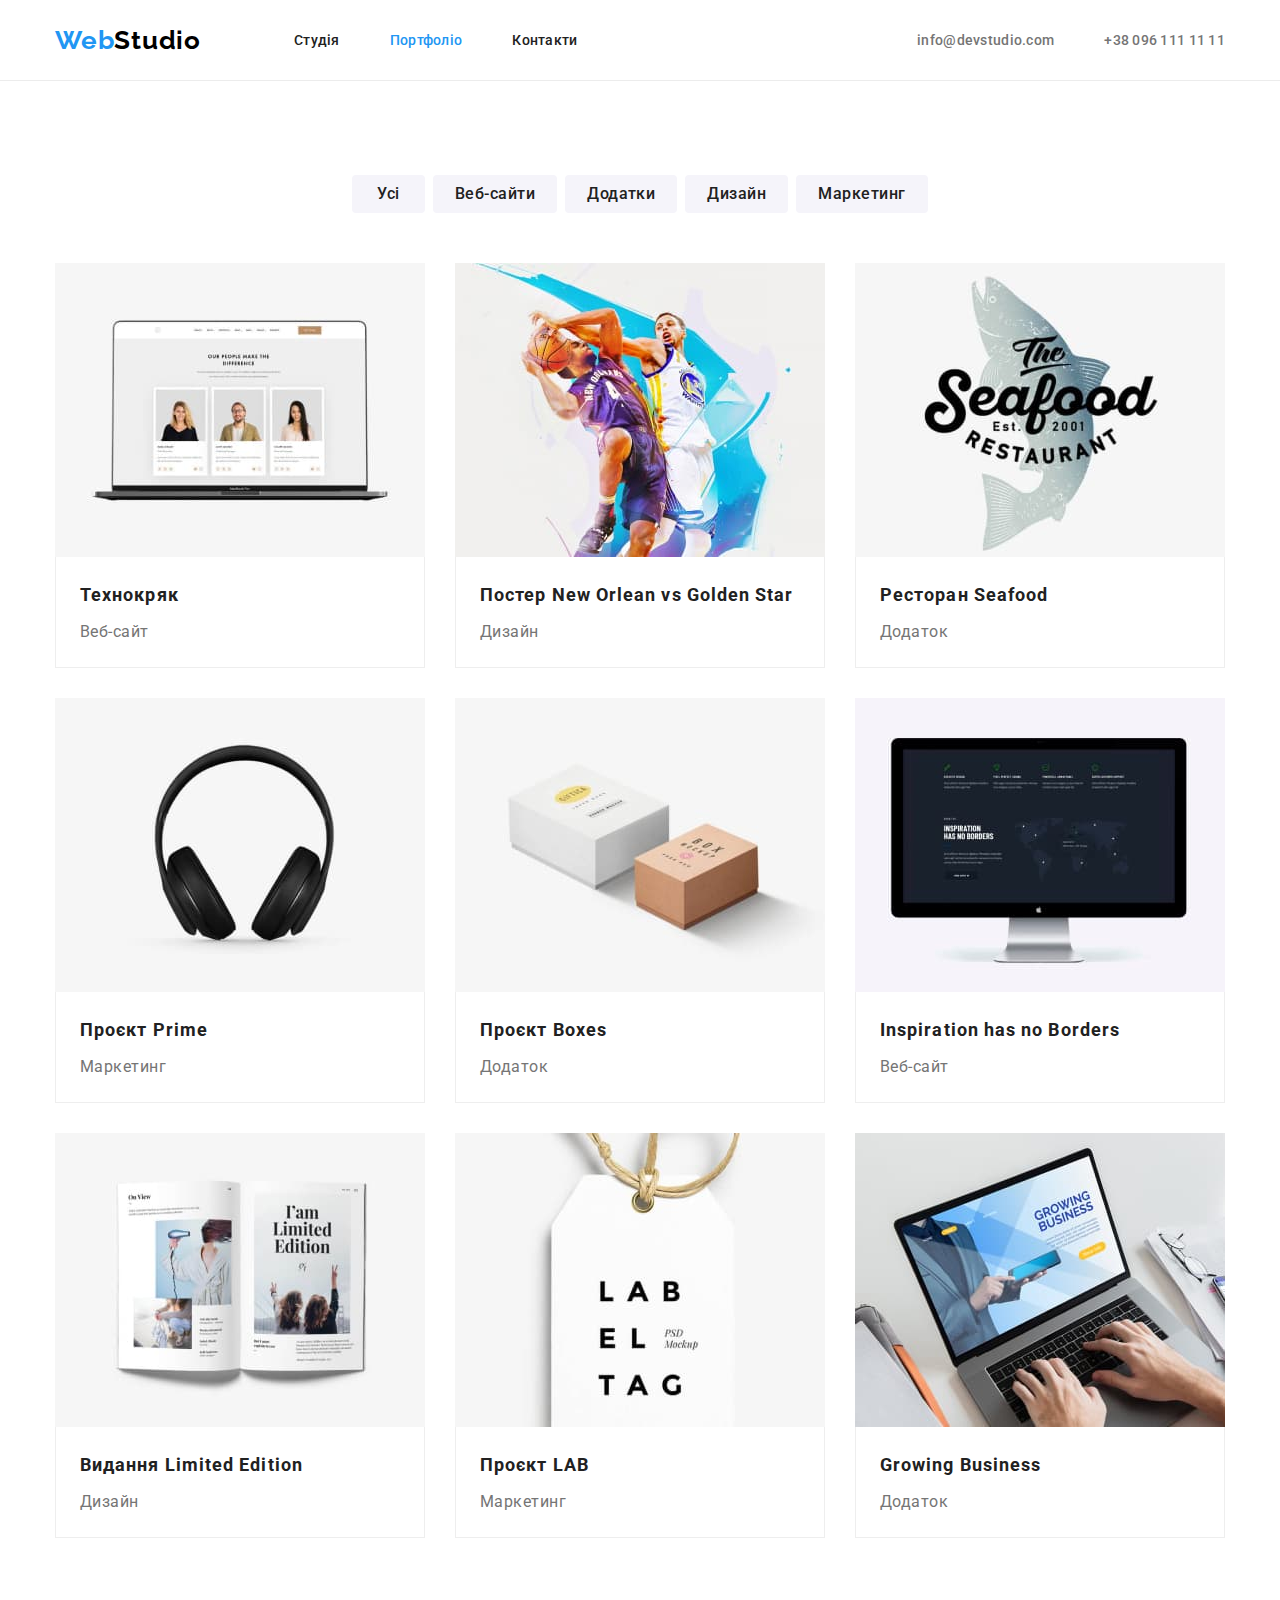
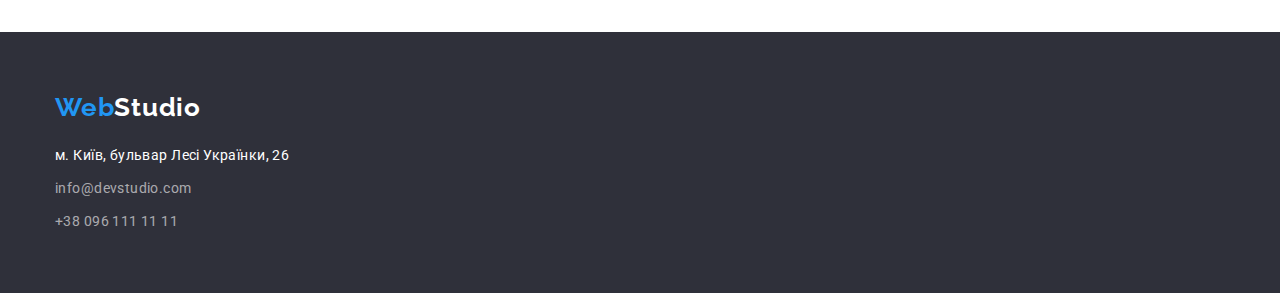
==== portfolio.html @ 092432f2 "копіює файли проекту" ====
<!DOCTYPE html>
<html lang="uk">
  <head>
    <meta charset="UTF-8" />
    <meta http-equiv="X-UA-Compatible" content="IE=edge" />
    <meta name="viewport" content="width=device-width, initial-scale=1.0" />
    <title>WebStudio</title>
    <link rel="preconnect" href="https://fonts.googleapis.com" />
    <link rel="preconnect" href="https://fonts.gstatic.com" crossorigin />
    <link
      href="https://fonts.googleapis.com/css2?family=Raleway:wght@700&family=Roboto:wght@400;500;700;900&display=swap"
      rel="stylesheet"
    />
    <link
      rel="stylesheet"
      href="https://cdnjs.cloudflare.com/ajax/libs/modern-normalize/1.1.0/modern-normalize.min.css"
    />
    <link rel="stylesheet" href="./css/styles.css" />
  </head>

  <body>
    <header class="header">
      <div class="header-container container">
        <nav class="header-nav">
          <a href="/" class="logo link"
            ><span class="logo-first">Web</span
            ><span class="logo-second">Studio</span></a
          >
          <ul class="site-nav list">
            <li class="item"><a href="./index.html" class="link">Студія</a></li>
            <li class="item">
              <a href="" class="link current">Портфоліо</a>
            </li>
            <li class="item"><a href="" class="link">Контакти</a></li>
          </ul>
        </nav>
        <ul class="address-header list">
          <li class="item">
            <a href="mailto:info@devstudio.com" class="header-contacts link"
              >info@devstudio.com</a
            >
          </li>
          <li class="item">
            <a href="tel:+380961111111" class="header-contacts link"
              >+38 096 111 11 11</a
            >
          </li>
        </ul>
      </div>
    </header>
    <section class="portfolio section">
      <div class="container">
        <h1 class="visually-hidden">portfolio</h1>
        <ul class="filter list">
          <li class="filter-item">
            <button type="button" class="button-filter button-wide">Усі</button>
          </li>
          <li class="filter-item">
            <button type="button" class="button-filter">Веб-сайти</button>
          </li>
          <li class="filter-item">
            <button type="button" class="button-filter">Додатки</button>
          </li>
          <li class="filter-item">
            <button type="button" class="button-filter">Дизайн</button>
          </li>
          <li class="filter-item">
            <button type="button" class="button-filter">Маркетинг</button>
          </li>
        </ul>
        <ul class="projects-list list">
          <li class="item">
            <img
              src="./images/portfolio-laptop.jpg"
              alt="ноутбук"
              width="370"
            />
            <div class="card-contens">
              <h2 class="card-title">Технокряк</h2>
              <p class="card-text">Веб-сайт</p>
            </div>
          </li>
          <li class="item">
            <img
              src="./images/portfolio-nba.jpg"
              alt="два баскетболіста"
              width="370"
            />
            <div class="card-contens">
              <h2 class="card-title">Постер New Orlean vs Golden Star</h2>
              <p class="card-text">Дизайн</p>
            </div>
          </li>
          <li class="item">
            <img
              src="./images/portfolio-restaurant-seafood.jpg"
              alt="рибний ресторан"
              width="370"
            />
            <div class="card-contens">
              <h2 class="card-title">Ресторан Seafood</h2>
              <p class="card-text">Додаток</p>
            </div>
          </li>
          <li class="item">
            <img
              src="./images/portfolio-headphones.jpg"
              alt="наушникі"
              width="370"
            />
            <div class="card-contens">
              <h2 class="card-title">Проєкт Prime</h2>
              <p class="card-text">Маркетинг</p>
            </div>
          </li>
          <li class="item">
            <img
              src="./images/portfolio-boxes.jpg"
              alt="дві коробки"
              width="370"
            />
            <div class="card-contens">
              <h2 class="card-title">Проєкт Boxes</h2>
              <p class="card-text">Додаток</p>
            </div>
          </li>
          <li class="item">
            <img
              src="./images/portfolio-monitor.jpg"
              alt="монітор"
              width="370"
            />
            <div class="card-contens">
              <h2 class="card-title">Inspiration has no Borders</h2>
              <p class="card-text">Веб-сайт</p>
            </div>
          </li>
          <li class="item">
            <img src="./images/portfolio-book.jpg" alt="книжка" width="370" />
            <div class="card-contens">
              <h2 class="card-title">Видання Limited Edition</h2>
              <p class="card-text">Дизайн</p>
            </div>
          </li>
          <li class="item">
            <img src="./images/portfolio-tag.jpg" alt="бірка" width="370" />
            <div class="card-contens">
              <h2 class="card-title">Проєкт LAB</h2>
              <p class="card-text">Маркетинг</p>
            </div>
          </li>
          <li class="item">
            <img src="./images/portfolio-laptop2.jpg" alt="" width="370" />
            <div class="card-contens">
              <h2 class="card-title">Growing Business</h2>
              <p class="card-text">Додаток</p>
            </div>
          </li>
        </ul>
      </div>
    </section>
    <footer class="footer">
      <div class="footer-container container">
        <a href="/" class="logo link"
          ><span class="logo-first">Web</span
          ><span class="logo-footer">Studio</span></a
        >
        <address class="address-footer">
          <ul class="address-footer-list list">
            <li class="item">
              <a
                href="https://goo.gl/maps/XgjmKiaME6EHn6Jn9"
                target="_blank"
                rel="noopener noreferrer nofollow"
                class="address-footer-lokation link"
                >м. Київ, бульвар Лесі Українки, 26</a
              >
            </li>
            <li class="item">
              <a
                href="mailto:info@devstudio.com"
                class="address-footer-link link"
                >info@devstudio.com</a
              >
            </li>
            <li class="item">
              <a href="tel:+380961111111" class="address-footer-link link"
                >+38 096 111 11 11</a
              >
            </li>
          </ul>
        </address>
      </div>
    </footer>
  </body>
</html>
---- css/styles.css ----
:root {
  --primery-text-color: #757575;
  --title-text-color: #212121;
  --accent-color: #2196f3;
  --accent-color-text: #ffffff;
  --background-color: #ffffff;
  --background-color-second: #f5f4fa;
  --backgraund-color-footer: #2f303a;
  --logo-font: "Raleway";
  --margin-card: 30px;
}

/* General style */

h1,
h2,
h3,
h4,
h5,
h6,
p,
ul {
  padding: 0px;
  margin: 0px;
}

img {
  display: block;
  max-width: 100%;
}

body {
  background-color: var(--background-color);
  color: var(--primery-text-color);
  font-family: "Roboto", sans-serif;
}

.list {
  list-style: none;
}

.link {
  text-decoration: none;
}

.button-pointer {
  cursor: pointer;
}

.container {
  width: 1200px;
  padding: 0px 15px;
  margin-right: auto;
  margin-left: auto;
  /* outline: 1px solid tomato; */
}

.section {
  padding-top: 94px;
  padding-bottom: 94px;
  /* padding-right: 15px;
  padding-left: 15px; */
}

/* header */
.header {
  border-bottom: 1px solid #ececec;
}

.logo {
  font-family: var(--logo-font);
  font-weight: 700;
  font-size: 26px;
  line-height: calc(31 / 26);
  letter-spacing: 0.03em;
}

.logo-first {
  color: var(--accent-color);
}

.logo-second {
  color: #000000;
}

.logo-footer {
  color: #ffffff;
}

/* Site navigatiot */

.header-container {
  display: flex;
  align-items: center;
  margin-top: 0px;
  margin-bottom: 0px;
}

.header-nav {
  display: flex;
  margin-top: 0px;
  margin-bottom: 0px;
  align-items: center;
}

.site-nav {
  display: flex;
  margin-top: 0px;
  margin-bottom: 0px;
  margin-left: 93px;
  padding-left: 0px;
}

.site-nav .item:not(:last-child) {
  margin-right: 50px;
}

.site-nav .link {
  display: block;
  font-weight: 500;
  font-size: 14px;
  line-height: calc(16 / 14);
  letter-spacing: 0.02em;
  color: var(--title-text-color);
  padding-top: 32px;
  padding-bottom: 32px;
}

.header-nav .link:hover,
.header-nav .link:focus {
  color: var(--accent-color);
}

.site-nav .link.current {
  color: var(--accent-color);
}

.address-header {
  display: flex;
  padding-left: 0px;
  margin-left: auto;
  margin-top: 0px;
  margin-bottom: 0px;
}

.address-header .item:not(:last-child) {
  margin-right: 50px;
}

.header-contacts {
  display: block;
  font-weight: 500;
  font-size: 14px;
  line-height: calc(16 / 14);
  letter-spacing: 0.02em;
  color: var(--primery-text-color);
  padding-top: 32px;
  padding-bottom: 32px;
}

.header-contacts:hover,
.header-contacts:focus {
  color: var(--accent-color);
}

/* Section hero */
.hero {
  background-color: var(--backgraund-color-footer);
  text-align: center;
  padding-top: 200px;
  padding-bottom: 200px;
}

.hero-title {
  font-weight: 900;
  font-size: 44px;
  line-height: calc(60 / 44);
  /* text-align: center; */
  margin-bottom: 30px;
  letter-spacing: 0.06em;
  text-transform: uppercase;
  color: var(--background-color);
}

.button-hero {
  padding-top: 10px;
  padding-bottom: 10px;
  padding-right: 32px;
  padding-left: 32px;
  background-color: var(--accent-color);
  box-shadow: 0px 4px 4px rgba(0, 0, 0, 0.15);
  border-radius: 4px;
  font-family: inherit;
  font-weight: 700;
  font-size: 16px;
  line-height: calc(30 / 16);
  letter-spacing: 0.06em;
  color: var(--background-color);
  border: none;
  cursor: pointer;
}

.button-hero:hover,
.button-hero:focus {
  background-color: #188ce8;
}

/* section our-benefits*/


.visually-hidden {
  position: absolute;
  white-space: nowrap;
  width: 1px;
  height: 1px;
  overflow: hidden;
  border: 0;
  padding: 0;
  clip: rect(0 0 0 0);
  clip-path: inset(50%);
  margin: -1px;
}

.benefits-list {
   display: flex;
   /* outline: 1px solid tomato; */
   margin-left: -30px;
   justify-content: center;
}

.benefits-list .item{
   flex-basis: calc(100% / 4 - 30px);
   /* margin-left: 30px; */
}

.benefits-list .item:not(:first-child){
   margin-left: 30px;
}

/* .benefits-list .item:first-child{
   margin-left: 0px;
} */

/* .benefits-list .item{
   flex-basis: 270px;
}

.benefits-list .item:not(:last-child) {
  margin-right: 30px;
} */

.title-benefits {
  margin-bottom: 10px;
  font-weight: 700;
  font-size: 14px;
  line-height: calc(16 / 14);
  letter-spacing: 0.03em;
  text-transform: uppercase;
  color: var(--title-text-color);
}

.text-benefits {
  font-weight: 400;
  font-size: 14px;
  line-height: calc(24 / 14);
  letter-spacing: 0.03em;
}

/* section specialization */

.specialization {
  padding-top: 0px;
}

.section-title {
  font-weight: 700;
  font-size: 36px;
  line-height: calc(42 / 36);
  text-align: center;
  letter-spacing: 0.03em;
  color: var(--title-text-color);
}

.specialization-title {
  margin-bottom: 50px;
}

.specialization-list {
  display: flex;
  justify-content: center;
}

.specialization-list .item:not(:last-child) {
  margin-right: 30px;
}

.specialization-image {
  display: block;
}

/* Section Team */

.team {
  background-color: var(--background-color-second);
}

.team-title {
  margin-bottom: 50px;
}

.team-list {
  display: flex;
  justify-content: center;
}

.card-team:not(:last-child) {
  margin-right: 30px;
}

.card-team img {
  display: block;
}

.card-team {
  background-color: var(--background-color);
  box-shadow: 0px 1px 3px rgba(0, 0, 0, 0.12), 0px 1px 1px rgba(0, 0, 0, 0.14),
    0px 2px 1px rgba(0, 0, 0, 0.2);
  border-radius: 0px 0px 4px 4px;
}

.tean-name {
  margin-top: 30px;
  font-weight: 500;
  font-size: 16px;
  line-height: calc(19 / 16);
  text-align: center;
  letter-spacing: 0.03em;
  color: var(--title-text-color);
}

.team-job {
  margin-top: 10px;
  margin-bottom: 30px;
  font-weight: 400;
  font-size: 16px;
  line-height: calc(19 / 16);
  text-align: center;
  letter-spacing: 0.03em;
}

/* Page portfolio */
/* section portfolio*/

.filter {
  display: flex;
  justify-content: center;
  margin-bottom: 50px;
}

.filter-item:not(:last-child) {
  margin-right: 8px;
}

.button-filter {
  padding-top: 6px;
  padding-bottom: 6px;
  padding-right: 22px;
  padding-left: 22px;
  background-color: var(--background-color-second);
  color: var(--title-text-color);
  border: none;
  border-radius: 4px;
  font-weight: 500;
  font-size: 16px;
  line-height: calc(26 / 16);
  letter-spacing: 0.03em;
  font-family: inherit;
  cursor: pointer;
}

.button-wide{
   padding-right: 25px;
   padding-left: 25px;
}

.button-filter:hover,
.button-filter:focus {
  background-color: var(--accent-color);
  color: var(--accent-color-text);
  /* padding-right: 25px;
  padding-left: 25px; */
}

.projects-list {
  display: flex;
  flex-wrap: wrap;
  margin-left: -30px;
  margin-top: -30px;
}

.projects-list .item {
  flex-basis: calc(100% / 3 - var(--margin-card));
  margin-left: 30px;
  margin-top: 30px;
}

.card-contens {
  padding: 20px 24px;
  border: 1px solid #eeeeee;
  border-top: none;
}

.card-title {
  margin-bottom: 4px;
  font-weight: 700;
  font-size: 18px;
  line-height: calc(36 / 18);
  letter-spacing: 0.06em;
  color: var(--title-text-color);
}

.card-text {
  font-weight: 400;
  font-size: 16px;
  line-height: 30px;
  letter-spacing: 0.03em;
}

/* footer */

.footer {
  background-color: #2f303a;
}

.footer-container {
  padding-top: 60px;
  padding-bottom: 60px;
  padding-left: 15px;
}

.address-footer {
  margin-top: 20px;
}

.address-footer-list {
  font-style: normal;
}

.address-footer-list li {
  display: block;
}

.address-footer-list .item:not(:last-child) {
  margin-bottom: 9px;
}

.address-footer-lokation {
  font-weight: 400;
  font-size: 14px;
  line-height: calc(24 / 14);
  letter-spacing: 0.03em;
  color: var(--background-color);
}

.address-footer-link {
  font-weight: 400;
  font-size: 14px;
  line-height: 24px;
  letter-spacing: 0.03em;
  color: rgba(255, 255, 255, 0.6);
}

.address-footer-list a:hover,
.address-footer-list a:focus {
  color: var(--accent-color);
}
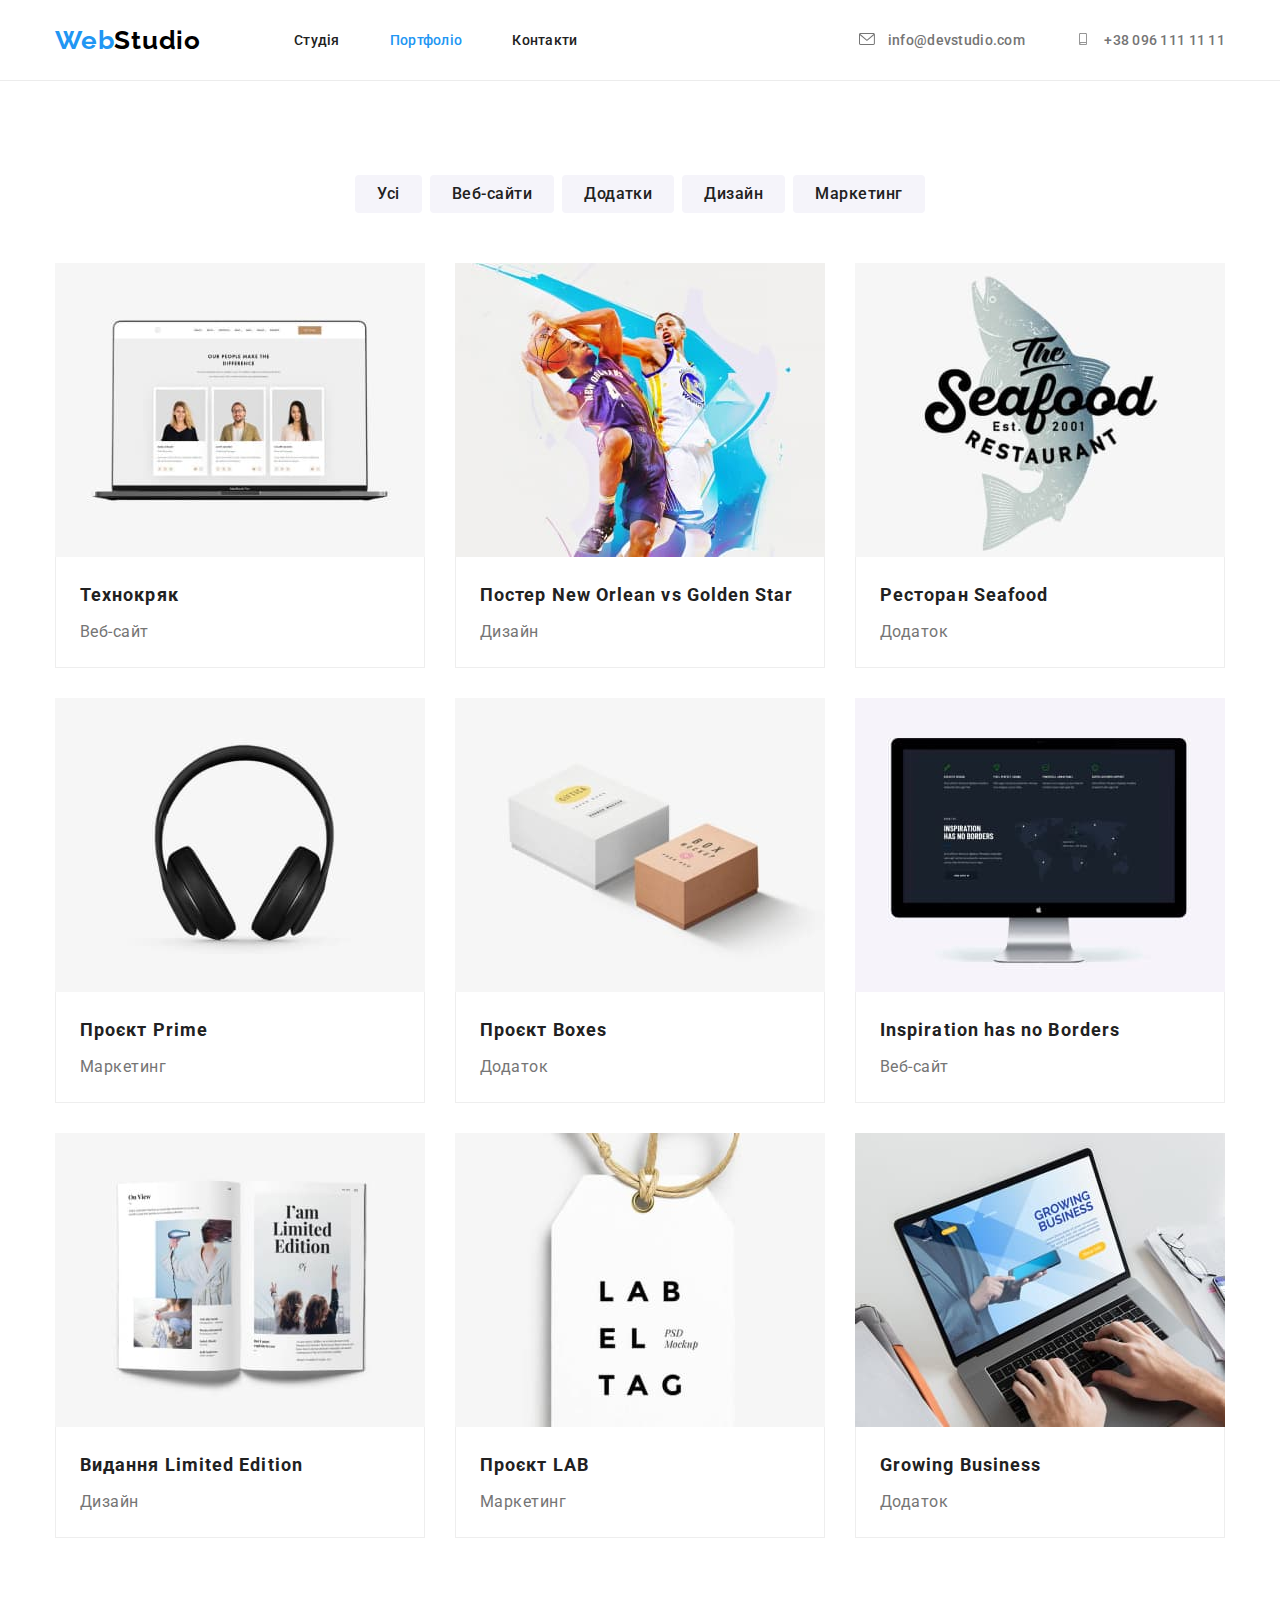
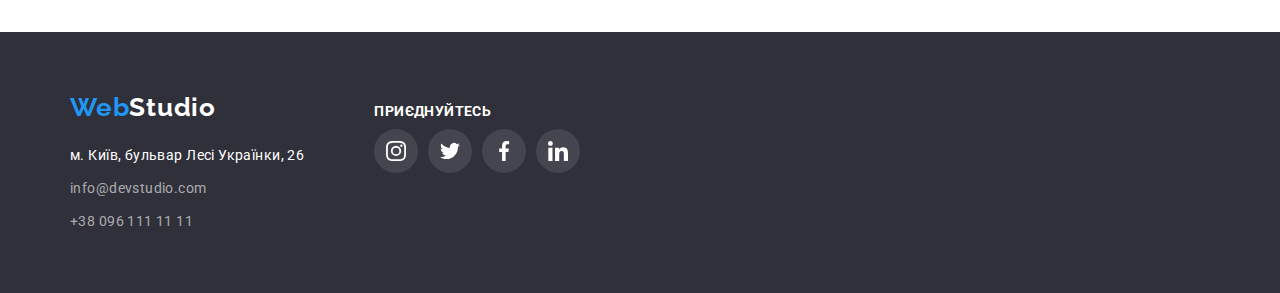
==== commit 5ae6c62c: "добавляє svg іконкі" ====
--- a/portfolio.html
+++ b/portfolio.html
@@ -36,13 +36,19 @@
         </nav>
         <ul class="address-header list">
           <li class="item">
-            <a href="mailto:info@devstudio.com" class="header-contacts link"
-              >info@devstudio.com</a
+            <a href="mailto:info@devstudio.com" class="header-contacts link">
+              <svg class="icon" width="16" height="12">
+                <use href="./images/icons.svg#envelope"></use>
+              </svg>
+              info@devstudio.com</a
             >
           </li>
           <li class="item">
-            <a href="tel:+380961111111" class="header-contacts link"
-              >+38 096 111 11 11</a
+            <a href="tel:+380961111111" class="header-contacts link">
+              <svg class="icon" width="16" height="12">
+                <use href="./images/icons.svg#smartphone"></use>
+              </svg>
+              +38 096 111 11 11</a
             >
           </li>
         </ul>
@@ -53,7 +59,7 @@
         <h1 class="visually-hidden">portfolio</h1>
         <ul class="filter list">
           <li class="filter-item">
-            <button type="button" class="button-filter button-wide">Усі</button>
+            <button type="button" class="button-filter">Усі</button>
           </li>
           <li class="filter-item">
             <button type="button" class="button-filter">Веб-сайти</button>
@@ -69,7 +75,7 @@
           </li>
         </ul>
         <ul class="projects-list list">
-          <li class="item">
+          <li class="portfolio-card item">
             <img
               src="./images/portfolio-laptop.jpg"
               alt="ноутбук"
@@ -80,7 +86,7 @@
               <p class="card-text">Веб-сайт</p>
             </div>
           </li>
-          <li class="item">
+          <li class="portfolio-card item">
             <img
               src="./images/portfolio-nba.jpg"
               alt="два баскетболіста"
@@ -91,7 +97,7 @@
               <p class="card-text">Дизайн</p>
             </div>
           </li>
-          <li class="item">
+          <li class="portfolio-card item">
             <img
               src="./images/portfolio-restaurant-seafood.jpg"
               alt="рибний ресторан"
@@ -102,7 +108,7 @@
               <p class="card-text">Додаток</p>
             </div>
           </li>
-          <li class="item">
+          <li class="portfolio-card item">
             <img
               src="./images/portfolio-headphones.jpg"
               alt="наушникі"
@@ -113,7 +119,7 @@
               <p class="card-text">Маркетинг</p>
             </div>
           </li>
-          <li class="item">
+          <li class="portfolio-card item">
             <img
               src="./images/portfolio-boxes.jpg"
               alt="дві коробки"
@@ -124,7 +130,7 @@
               <p class="card-text">Додаток</p>
             </div>
           </li>
-          <li class="item">
+          <li class="portfolio-card item">
             <img
               src="./images/portfolio-monitor.jpg"
               alt="монітор"
@@ -135,21 +141,21 @@
               <p class="card-text">Веб-сайт</p>
             </div>
           </li>
-          <li class="item">
+          <li class="portfolio-card item">
             <img src="./images/portfolio-book.jpg" alt="книжка" width="370" />
             <div class="card-contens">
               <h2 class="card-title">Видання Limited Edition</h2>
               <p class="card-text">Дизайн</p>
             </div>
           </li>
-          <li class="item">
+          <li class="portfolio-card item">
             <img src="./images/portfolio-tag.jpg" alt="бірка" width="370" />
             <div class="card-contens">
               <h2 class="card-title">Проєкт LAB</h2>
               <p class="card-text">Маркетинг</p>
             </div>
           </li>
-          <li class="item">
+          <li class="portfolio-card item">
             <img src="./images/portfolio-laptop2.jpg" alt="" width="370" />
             <div class="card-contens">
               <h2 class="card-title">Growing Business</h2>
@@ -161,35 +167,92 @@
     </section>
     <footer class="footer">
       <div class="footer-container container">
-        <a href="/" class="logo link"
-          ><span class="logo-first">Web</span
-          ><span class="logo-footer">Studio</span></a
-        >
-        <address class="address-footer">
-          <ul class="address-footer-list list">
-            <li class="item">
-              <a
-                href="https://goo.gl/maps/XgjmKiaME6EHn6Jn9"
-                target="_blank"
-                rel="noopener noreferrer nofollow"
-                class="address-footer-lokation link"
-                >м. Київ, бульвар Лесі Українки, 26</a
-              >
-            </li>
-            <li class="item">
-              <a
-                href="mailto:info@devstudio.com"
-                class="address-footer-link link"
-                >info@devstudio.com</a
-              >
-            </li>
-            <li class="item">
-              <a href="tel:+380961111111" class="address-footer-link link"
-                >+38 096 111 11 11</a
-              >
-            </li>
-          </ul>
-        </address>
+        <div class="footer-box">
+          <a href="/" class="logo link"
+            ><span class="logo-first">Web</span
+            ><span class="logo-footer">Studio</span></a
+          >
+          <address class="address-footer">
+            <ul class="address-footer-list list">
+              <li class="item">
+                <a
+                  href="https://goo.gl/maps/XgjmKiaME6EHn6Jn9"
+                  target="_blank"
+                  rel="noopener noreferrer nofollow"
+                  class="address-footer-lokation link"
+                  >м. Київ, бульвар Лесі Українки, 26</a
+                >
+              </li>
+              <li class="item">
+                <a
+                  href="mailto:info@devstudio.com"
+                  class="address-footer-link link"
+                  >info@devstudio.com</a
+                >
+              </li>
+              <li class="item">
+                <a href="tel:+380961111111" class="address-footer-link link"
+                  >+38 096 111 11 11</a
+                >
+              </li>
+            </ul>
+          </address>
+        </div>
+        <div class="footer-social-box">
+          <h3 class="social-title-footer">приєднуйтесь</h3>
+          <div class="social-container-footer">
+            <ul class="social-list list">
+              <li class="social-item social-item-footer">
+                <a
+                  href="#"
+                  target="_blank"
+                  rel="noopener noreferrer nofollow"
+                  class="social-link link"
+                >
+                  <svg class="social-icon-footer" width="20" height="20">
+                    <use href="./images/icons.svg#instagram"></use>
+                  </svg>
+                </a>
+              </li>
+              <li class="social-item social-item-footer">
+                <a
+                  href="#"
+                  target="_blank"
+                  rel="noopener noreferrer nofollow"
+                  class="social-link link"
+                >
+                  <svg class="social-icon-footer" width="20" height="20">
+                    <use href="./images/icons.svg#twitter"></use>
+                  </svg>
+                </a>
+              </li>
+              <li class="social-item social-item-footer">
+                <a
+                  href="#"
+                  target="_blank"
+                  rel="noopener noreferrer nofollow"
+                  class="social-link link"
+                >
+                  <svg class="social-icon-footer" width="20" height="20">
+                    <use href="./images/icons.svg#facebook"></use>
+                  </svg>
+                </a>
+              </li>
+              <li class="social-item social-item-footer">
+                <a
+                  href="#"
+                  target="_blank"
+                  rel="noopener noreferrer nofollow"
+                  class="social-link link"
+                >
+                  <svg class="social-icon-footer" width="20" height="20">
+                    <use href="./images/icons.svg#linkedin"></use>
+                  </svg>
+                </a>
+              </li>
+            </ul>
+          </div>
+        </div>
       </div>
     </footer>
   </body>
--- a/css/styles.css
+++ b/css/styles.css
@@ -8,6 +8,7 @@
   --backgraund-color-footer: #2f303a;
   --logo-font: "Raleway";
   --margin-card: 30px;
+  --icon-color: #afb1b8;
 }
 
 /* General style */
@@ -58,8 +59,6 @@
 .section {
   padding-top: 94px;
   padding-bottom: 94px;
-  /* padding-right: 15px;
-  padding-left: 15px; */
 }
 
 /* header */
@@ -137,6 +136,7 @@
 
 .address-header {
   display: flex;
+  /* align-items: center; */
   padding-left: 0px;
   margin-left: auto;
   margin-top: 0px;
@@ -163,12 +163,36 @@
   color: var(--accent-color);
 }
 
+.icon {
+  margin-right: 10px;
+  fill: currentColor;
+}
+
+.header-contacts:hover .icon,
+.header-contacts:focus .icon {
+  fill: var(--accent-color);
+}
+
 /* Section hero */
 .hero {
   background-color: var(--backgraund-color-footer);
   text-align: center;
   padding-top: 200px;
   padding-bottom: 200px;
+
+  max-width: 1600px;
+  margin-right: auto;
+  margin-left: auto;
+
+  background-image: linear-gradient(
+      to right,
+      rgba(47, 48, 58, 0.4),
+      rgba(47, 48, 58, 0.4)
+    ),
+    url(../images/hero-img.jpg);
+  background-repeat: no-repeat;
+  background-size: cover;
+  background-position: center;
 }
 
 .hero-title {
@@ -207,7 +231,6 @@
 
 /* section our-benefits*/
 
-
 .visually-hidden {
   position: absolute;
   white-space: nowrap;
@@ -222,32 +245,27 @@
 }
 
 .benefits-list {
-   display: flex;
-   /* outline: 1px solid tomato; */
-   margin-left: -30px;
-   justify-content: center;
-}
-
-.benefits-list .item{
-   flex-basis: calc(100% / 4 - 30px);
-   /* margin-left: 30px; */
-}
-
-.benefits-list .item:not(:first-child){
-   margin-left: 30px;
-}
-
-/* .benefits-list .item:first-child{
-   margin-left: 0px;
-} */
-
-/* .benefits-list .item{
-   flex-basis: 270px;
-}
-
-.benefits-list .item:not(:last-child) {
-  margin-right: 30px;
-} */
+  display: flex;
+  /* outline: 1px solid tomato; */
+  margin-left: -30px;
+  justify-content: center;
+}
+
+.benefits-list .item {
+  flex-basis: calc(100% / 4 - 30px);
+  /* margin-left: -30px; */
+}
+
+.benefits-list .item:not(:first-child) {
+  margin-left: 30px;
+}
+
+.benefit-thumb {
+  background-color: var(--background-color-second);
+  padding: 25px 100px;
+  border-radius: 4px;
+  margin-bottom: 30px;
+}
 
 .title-benefits {
   margin-bottom: 10px;
@@ -340,7 +358,7 @@
 
 .team-job {
   margin-top: 10px;
-  margin-bottom: 30px;
+  margin-bottom: 16px;
   font-weight: 400;
   font-size: 16px;
   line-height: calc(19 / 16);
@@ -348,8 +366,90 @@
   letter-spacing: 0.03em;
 }
 
-/* Page portfolio */
-/* section portfolio*/
+.social-container {
+  margin-bottom: 30px;
+}
+
+.social-list {
+  display: flex;
+  justify-content: center;
+}
+
+.social-item {
+  width: 44px;
+  height: 44px;
+  border-radius: 50%;
+  background-color: var(--background-color);
+  color: var(--icon-color);
+}
+
+.social-item:hover,
+.social-item:focus {
+  background-color: var(--accent-color);
+}
+
+.social-item:not(:last-child) {
+  margin-right: 10px;
+}
+
+.social-link {
+  display: flex;
+  align-items: center;
+  justify-content: center;
+  width: 100%;
+  height: 100%;
+  color: var(--icon-color);
+}
+
+.social-icon {
+  fill: currentColor;
+}
+
+.social-item:hover .social-icon,
+.social-item:focus .social-icon {
+  fill: var(--accent-color-text);
+}
+
+/* section client */
+
+.client-title {
+  margin-bottom: 50px;
+}
+
+.client-list {
+  display: flex;
+  justify-content: center;
+}
+.client-item:not(:last-child) {
+  margin-right: 30px;
+}
+
+.client-link {
+  display: block;
+  width: 170px;
+  height: 92px;
+  padding: 16px 32px;
+  border: 1px solid var(--icon-color);
+  border-radius: 4px;
+  color: var(--icon-color);
+}
+
+.client-link:hover,
+.client-link:focus {
+  border: 1px solid var(--accent-color);
+  border-radius: 4px;
+}
+
+.button-client {
+  fill: currentColor;
+}
+
+.client-link:hover .button-client,
+.client-link:focus .button-client {
+  fill: var(--accent-color);
+}
+
+/* Section portfolio*/
 
 .filter {
   display: flex;
@@ -378,17 +478,10 @@
   cursor: pointer;
 }
 
-.button-wide{
-   padding-right: 25px;
-   padding-left: 25px;
-}
-
 .button-filter:hover,
 .button-filter:focus {
   background-color: var(--accent-color);
   color: var(--accent-color-text);
-  /* padding-right: 25px;
-  padding-left: 25px; */
 }
 
 .projects-list {
@@ -402,6 +495,12 @@
   flex-basis: calc(100% / 3 - var(--margin-card));
   margin-left: 30px;
   margin-top: 30px;
+}
+
+.portfolio-card:hover,
+.portfolio-card:focus {
+  box-shadow: 0px 1px 1px rgba(0, 0, 0, 0.12), 0px 4px 4px rgba(0, 0, 0, 0.06),
+    1px 4px 6px rgba(0, 0, 0, 0.16);
 }
 
 .card-contens {
@@ -433,9 +532,15 @@
 }
 
 .footer-container {
+  display: flex;
+  align-items: baseline;
+}
+
+.footer-box {
   padding-top: 60px;
   padding-bottom: 60px;
   padding-left: 15px;
+  margin-right: 70px;
 }
 
 .address-footer {
@@ -474,3 +579,28 @@
 .address-footer-list a:focus {
   color: var(--accent-color);
 }
+
+.social-title-footer {
+  margin-bottom: 10px;
+  font-weight: 700;
+  font-size: 14px;
+  line-height: calc(16 / 14);
+  letter-spacing: 0.03em;
+  text-transform: uppercase;
+  color: var(--accent-color-text);
+}
+
+.social-container-footer {
+}
+
+.social-item-footer {
+  width: 44px;
+  height: 44px;
+  border-radius: 50%;
+  background-color: rgba(255, 255, 255, 0.1);
+  color: var(--background-color);
+}
+
+.social-icon-footer {
+  fill: var(--accent-color-text);
+}
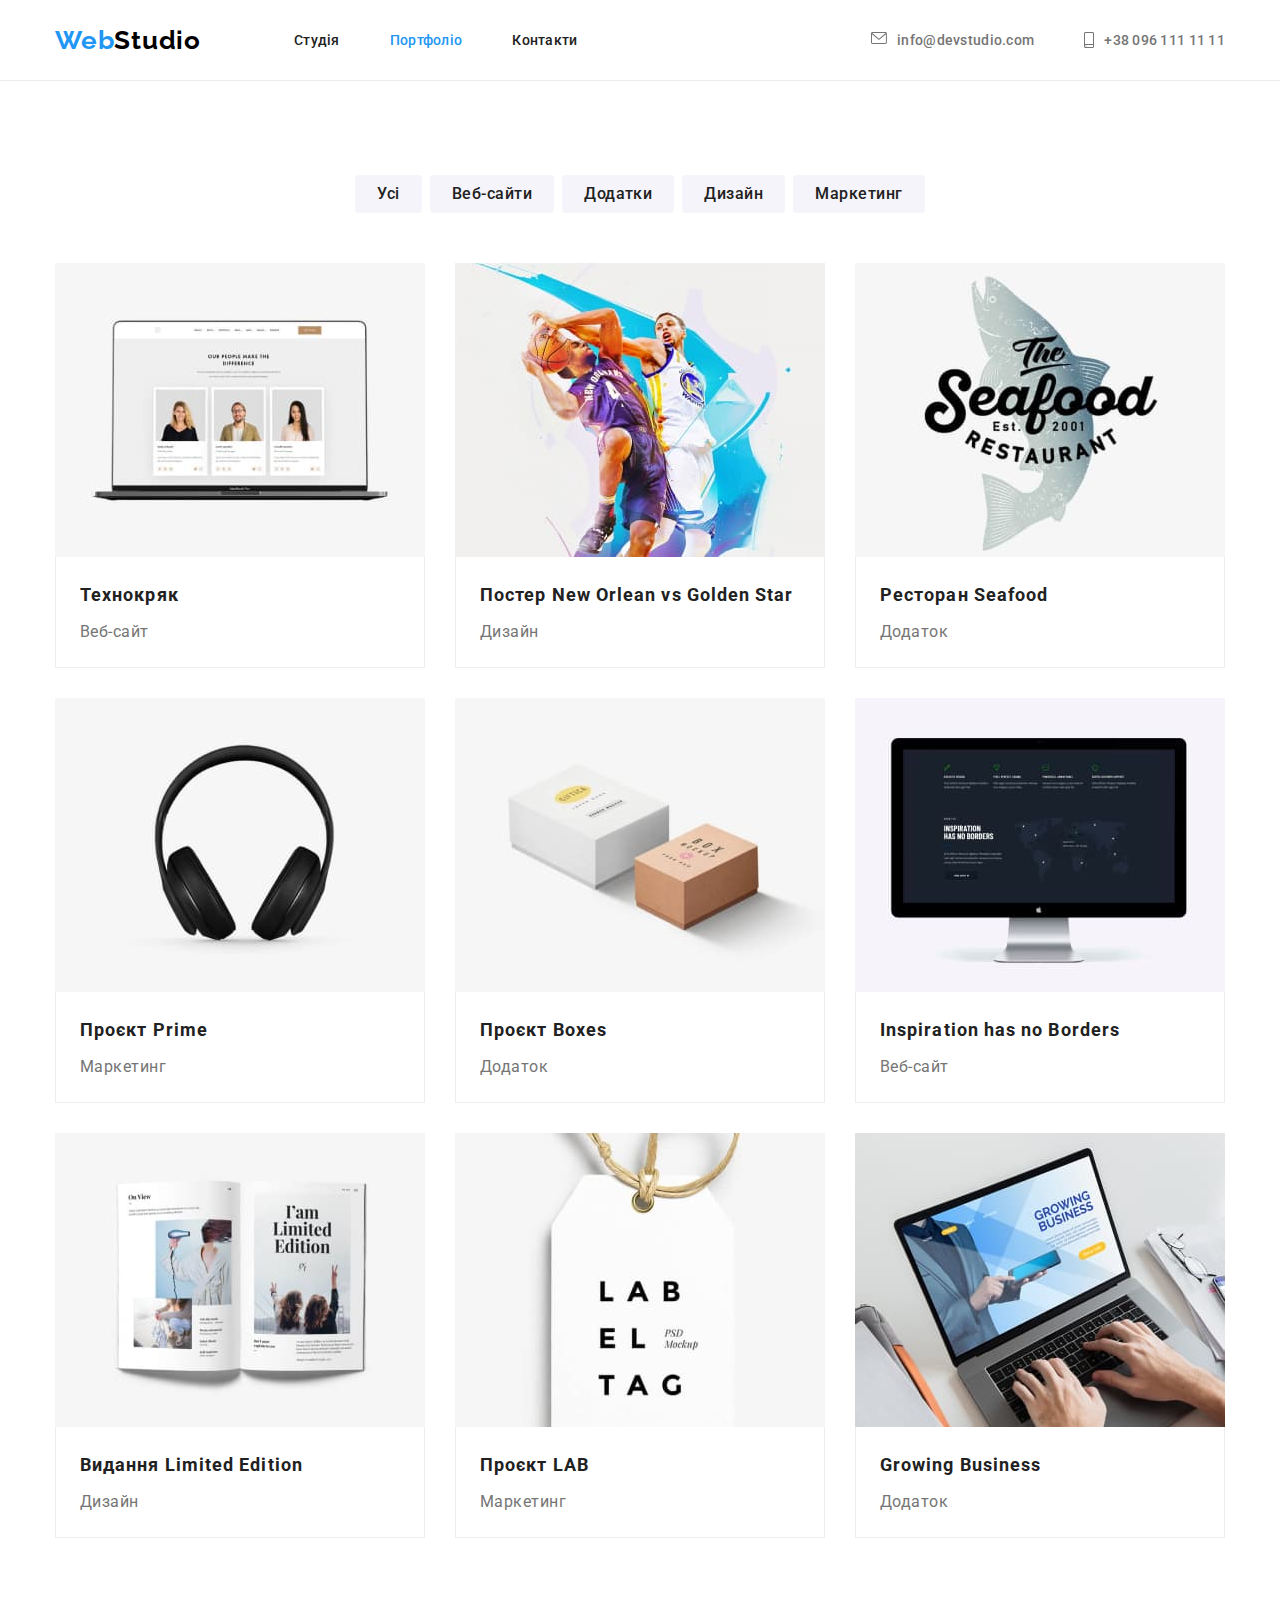
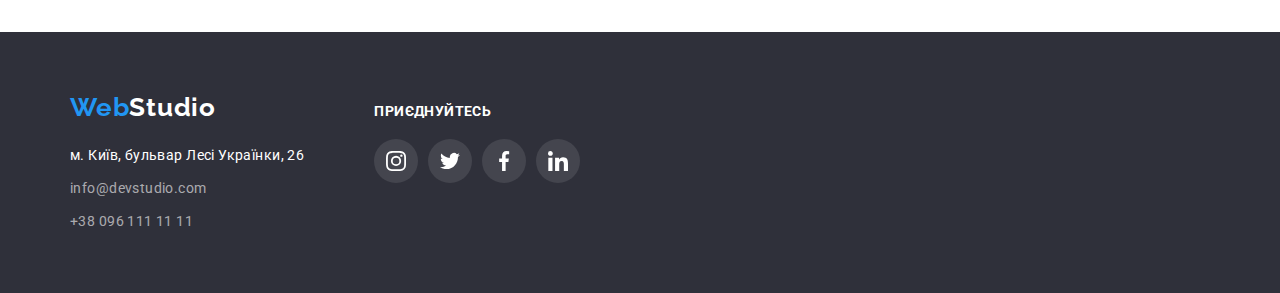
==== commit d1251d65: "задає флекс контактам в хедері" ====
--- a/portfolio.html
+++ b/portfolio.html
@@ -45,7 +45,7 @@
           </li>
           <li class="item">
             <a href="tel:+380961111111" class="header-contacts link">
-              <svg class="icon" width="16" height="12">
+              <svg class="icon" width="10" height="16">
                 <use href="./images/icons.svg#smartphone"></use>
               </svg>
               +38 096 111 11 11</a
--- a/css/styles.css
+++ b/css/styles.css
@@ -136,7 +136,6 @@
 
 .address-header {
   display: flex;
-  /* align-items: center; */
   padding-left: 0px;
   margin-left: auto;
   margin-top: 0px;
@@ -148,7 +147,7 @@
 }
 
 .header-contacts {
-  display: block;
+   display: flex;
   font-weight: 500;
   font-size: 14px;
   line-height: calc(16 / 14);
@@ -581,7 +580,7 @@
 }
 
 .social-title-footer {
-  margin-bottom: 10px;
+  margin-bottom: 20px;
   font-weight: 700;
   font-size: 14px;
   line-height: calc(16 / 14);
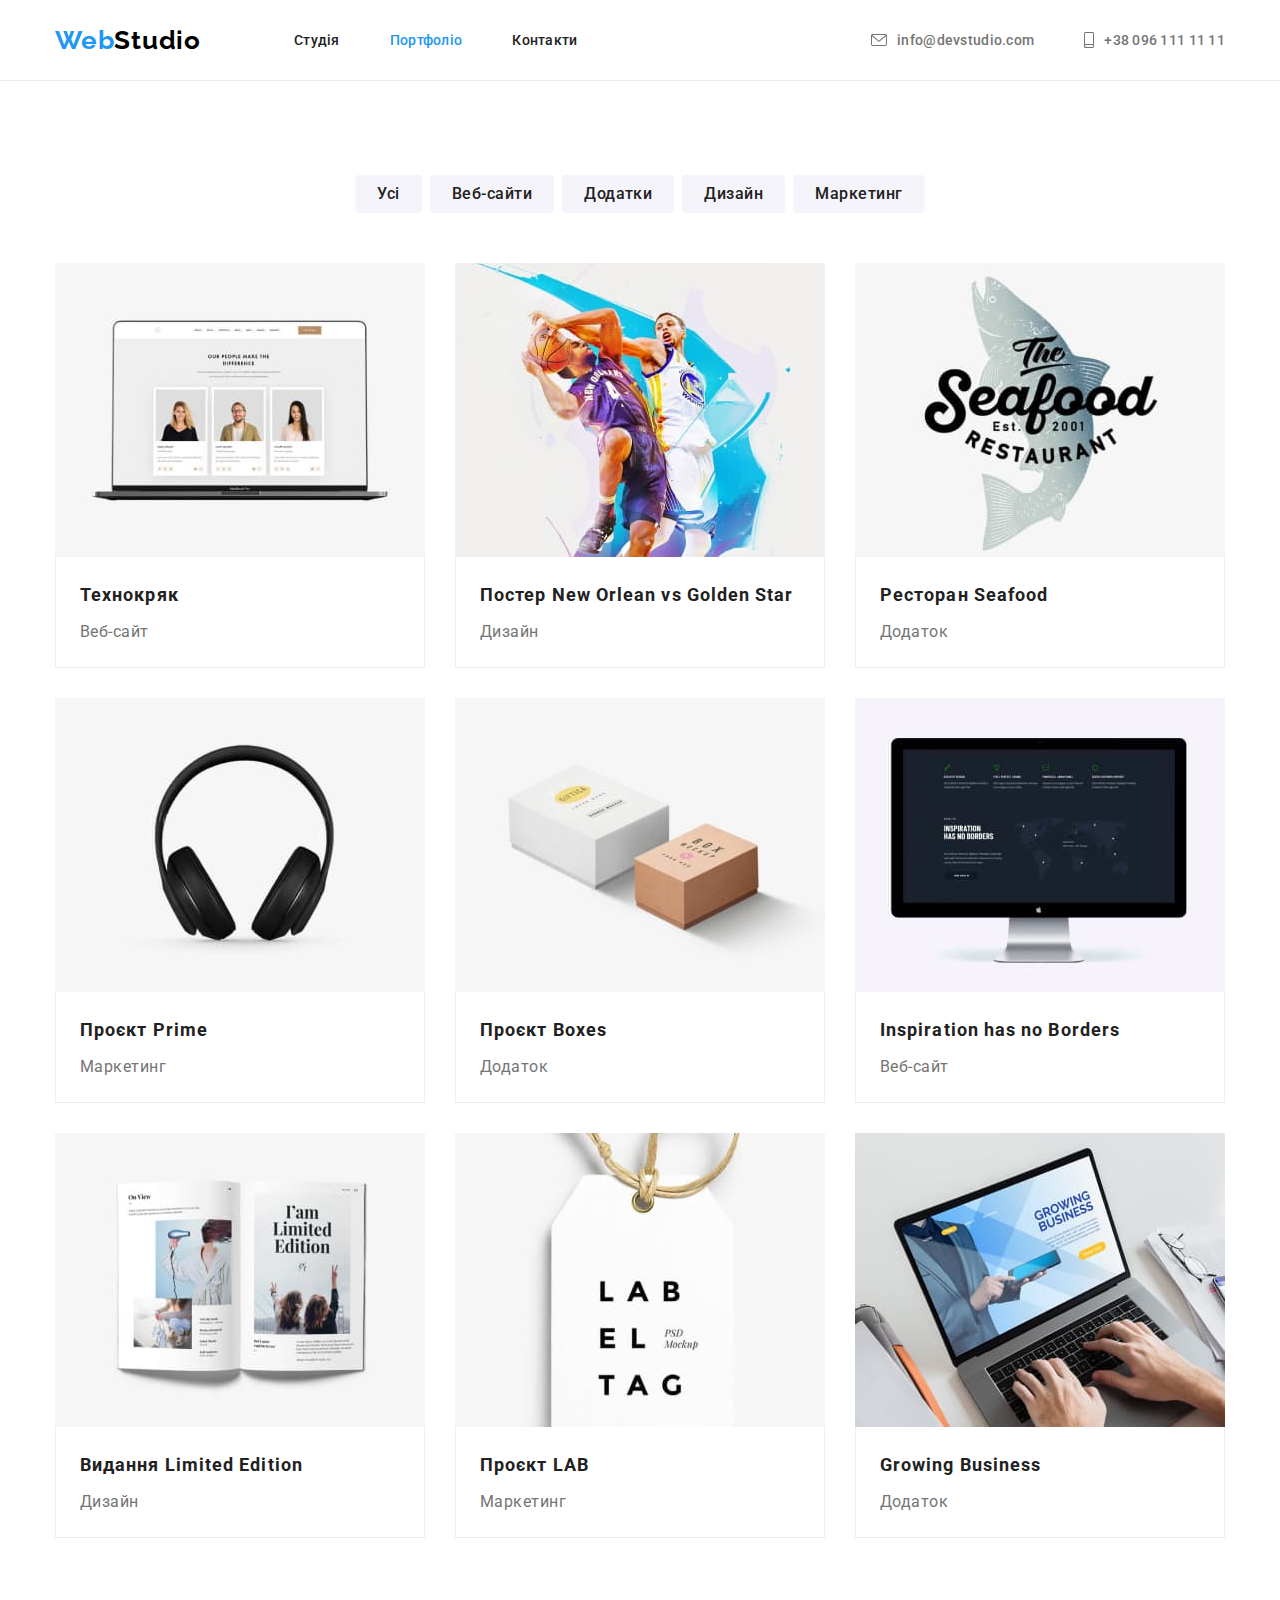
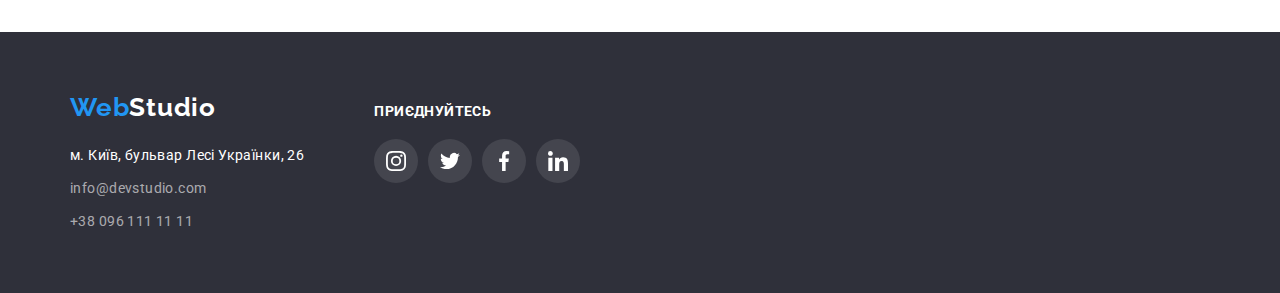
==== commit 7818be10: "виправлення помилорк" ====
--- a/portfolio.html
+++ b/portfolio.html
@@ -76,91 +76,110 @@
         </ul>
         <ul class="projects-list list">
           <li class="portfolio-card item">
-            <img
-              src="./images/portfolio-laptop.jpg"
-              alt="ноутбук"
-              width="370"
-            />
-            <div class="card-contens">
-              <h2 class="card-title">Технокряк</h2>
-              <p class="card-text">Веб-сайт</p>
-            </div>
-          </li>
-          <li class="portfolio-card item">
-            <img
-              src="./images/portfolio-nba.jpg"
-              alt="два баскетболіста"
-              width="370"
-            />
-            <div class="card-contens">
-              <h2 class="card-title">Постер New Orlean vs Golden Star</h2>
-              <p class="card-text">Дизайн</p>
-            </div>
-          </li>
-          <li class="portfolio-card item">
-            <img
-              src="./images/portfolio-restaurant-seafood.jpg"
-              alt="рибний ресторан"
-              width="370"
-            />
-            <div class="card-contens">
-              <h2 class="card-title">Ресторан Seafood</h2>
-              <p class="card-text">Додаток</p>
-            </div>
-          </li>
-          <li class="portfolio-card item">
-            <img
-              src="./images/portfolio-headphones.jpg"
-              alt="наушникі"
-              width="370"
-            />
-            <div class="card-contens">
-              <h2 class="card-title">Проєкт Prime</h2>
-              <p class="card-text">Маркетинг</p>
-            </div>
-          </li>
-          <li class="portfolio-card item">
-            <img
-              src="./images/portfolio-boxes.jpg"
-              alt="дві коробки"
-              width="370"
-            />
-            <div class="card-contens">
-              <h2 class="card-title">Проєкт Boxes</h2>
-              <p class="card-text">Додаток</p>
-            </div>
-          </li>
-          <li class="portfolio-card item">
-            <img
-              src="./images/portfolio-monitor.jpg"
-              alt="монітор"
-              width="370"
-            />
-            <div class="card-contens">
-              <h2 class="card-title">Inspiration has no Borders</h2>
-              <p class="card-text">Веб-сайт</p>
-            </div>
-          </li>
-          <li class="portfolio-card item">
-            <img src="./images/portfolio-book.jpg" alt="книжка" width="370" />
-            <div class="card-contens">
-              <h2 class="card-title">Видання Limited Edition</h2>
-              <p class="card-text">Дизайн</p>
-            </div>
-          </li>
-          <li class="portfolio-card item">
-            <img src="./images/portfolio-tag.jpg" alt="бірка" width="370" />
-            <div class="card-contens">
-              <h2 class="card-title">Проєкт LAB</h2>
-              <p class="card-text">Маркетинг</p>
-            </div>
-          </li>
-          <li class="portfolio-card item">
-            <img src="./images/portfolio-laptop2.jpg" alt="" width="370" />
-            <div class="card-contens">
-              <h2 class="card-title">Growing Business</h2>
-              <p class="card-text">Додаток</p>
-            </div>
+            <!-- <a href="#" class="portfolio-link"></a> -->
+            <a href="#" class="portfolio-link link">
+              <img
+                src="./images/portfolio-laptop.jpg"
+                alt="ноутбук"
+                width="370"
+              />
+              <div class="card-contens">
+                <h2 class="card-title">Технокряк</h2>
+                <p class="card-text">Веб-сайт</p>
+              </div>
+            </a>
+          </li>
+          <li class="portfolio-card item">
+            <a href="#" class="portfolio-link link">
+              <img
+                src="./images/portfolio-nba.jpg"
+                alt="два баскетболіста"
+                width="370"
+              />
+              <div class="card-contens">
+                <h2 class="card-title">Постер New Orlean vs Golden Star</h2>
+                <p class="card-text">Дизайн</p>
+              </div>
+            </a>
+          </li>
+          <li class="portfolio-card item">
+            <a href="#" class="portfolio-link link">
+              <img
+                src="./images/portfolio-restaurant-seafood.jpg"
+                alt="рибний ресторан"
+                width="370"
+              />
+              <div class="card-contens">
+                <h2 class="card-title">Ресторан Seafood</h2>
+                <p class="card-text">Додаток</p>
+              </div>
+            </a>
+          </li>
+          <li class="portfolio-card item">
+            <a href="#" class="portfolio-link link">
+              <img
+                src="./images/portfolio-headphones.jpg"
+                alt="наушникі"
+                width="370"
+              />
+              <div class="card-contens">
+                <h2 class="card-title">Проєкт Prime</h2>
+                <p class="card-text">Маркетинг</p>
+              </div>
+            </a>
+          </li>
+          <li class="portfolio-card item">
+            <a href="#" class="portfolio-link link">
+              <img
+                src="./images/portfolio-boxes.jpg"
+                alt="дві коробки"
+                width="370"
+              />
+              <div class="card-contens">
+                <h2 class="card-title">Проєкт Boxes</h2>
+                <p class="card-text">Додаток</p>
+              </div>
+            </a>
+          </li>
+          <li class="portfolio-card item">
+            <a href="#" class="portfolio-link link">
+              <img
+                src="./images/portfolio-monitor.jpg"
+                alt="монітор"
+                width="370"
+              />
+              <div class="card-contens">
+                <h2 class="card-title">Inspiration has no Borders</h2>
+                <p class="card-text">Веб-сайт</p>
+              </div>
+            </a>
+          </li>
+          <li class="portfolio-card item">
+            <a href="#" class="portfolio-link link">
+              <img src="./images/portfolio-book.jpg" alt="книжка" width="370" />
+              <div class="card-contens">
+                <h2 class="card-title">Видання Limited Edition</h2>
+                <p class="card-text">Дизайн</p>
+              </div>
+            </a>
+          </li>
+          <li class="portfolio-card item">
+            <a href="#" class="portfolio-link link">
+              <img src="./images/portfolio-tag.jpg" alt="бірка" width="370" />
+              <div class="card-contens">
+                <h2 class="card-title">Проєкт LAB</h2>
+                <p class="card-text">Маркетинг</p>
+              </div>
+            </a>
+          </li>
+          <li class="portfolio-card item">
+            <a href="#" class="portfolio-link link">
+              <img src="./images/portfolio-laptop2.jpg" alt="" width="370" />
+              <div class="card-contens">
+                <h2 class="card-title">Growing Business</h2>
+                <p class="card-text">Додаток</p>
+              </div>
+            </a>
           </li>
         </ul>
       </div>
@@ -202,48 +221,48 @@
           <h3 class="social-title-footer">приєднуйтесь</h3>
           <div class="social-container-footer">
             <ul class="social-list list">
-              <li class="social-item social-item-footer">
-                <a
-                  href="#"
-                  target="_blank"
-                  rel="noopener noreferrer nofollow"
-                  class="social-link link"
+              <li class="social-item">
+                <a
+                  href="#"
+                  target="_blank"
+                  rel="noopener noreferrer nofollow"
+                  class="social-link social-link-footer link"
                 >
                   <svg class="social-icon-footer" width="20" height="20">
                     <use href="./images/icons.svg#instagram"></use>
                   </svg>
                 </a>
               </li>
-              <li class="social-item social-item-footer">
-                <a
-                  href="#"
-                  target="_blank"
-                  rel="noopener noreferrer nofollow"
-                  class="social-link link"
+              <li class="social-item">
+                <a
+                  href="#"
+                  target="_blank"
+                  rel="noopener noreferrer nofollow"
+                  class="social-link social-link-footer link"
                 >
                   <svg class="social-icon-footer" width="20" height="20">
                     <use href="./images/icons.svg#twitter"></use>
                   </svg>
                 </a>
               </li>
-              <li class="social-item social-item-footer">
-                <a
-                  href="#"
-                  target="_blank"
-                  rel="noopener noreferrer nofollow"
-                  class="social-link link"
+              <li class="social-item">
+                <a
+                  href="#"
+                  target="_blank"
+                  rel="noopener noreferrer nofollow"
+                  class="social-link social-link-footer link"
                 >
                   <svg class="social-icon-footer" width="20" height="20">
                     <use href="./images/icons.svg#facebook"></use>
                   </svg>
                 </a>
               </li>
-              <li class="social-item social-item-footer">
-                <a
-                  href="#"
-                  target="_blank"
-                  rel="noopener noreferrer nofollow"
-                  class="social-link link"
+              <li class="social-item">
+                <a
+                  href="#"
+                  target="_blank"
+                  rel="noopener noreferrer nofollow"
+                  class="social-link social-link-footer link"
                 >
                   <svg class="social-icon-footer" width="20" height="20">
                     <use href="./images/icons.svg#linkedin"></use>
--- a/css/styles.css
+++ b/css/styles.css
@@ -13,6 +13,13 @@
 
 /* General style */
 
+a {
+  text-decoration: none;
+  color: inherit;
+  font-family: inherit;
+  padding: 0;
+}
+
 h1,
 h2,
 h3,
@@ -147,7 +154,8 @@
 }
 
 .header-contacts {
-   display: flex;
+  display: flex;
+  align-items: center;
   font-weight: 500;
   font-size: 14px;
   line-height: calc(16 / 14);
@@ -377,14 +385,6 @@
 .social-item {
   width: 44px;
   height: 44px;
-  border-radius: 50%;
-  background-color: var(--background-color);
-  color: var(--icon-color);
-}
-
-.social-item:hover,
-.social-item:focus {
-  background-color: var(--accent-color);
 }
 
 .social-item:not(:last-child) {
@@ -398,14 +398,21 @@
   width: 100%;
   height: 100%;
   color: var(--icon-color);
+  background-color: var(--background-color);
+  border-radius: 50%;
+}
+
+.social-link:hover,
+.social-link:focus {
+  background-color: var(--accent-color);
 }
 
 .social-icon {
   fill: currentColor;
 }
 
-.social-item:hover .social-icon,
-.social-item:focus .social-icon {
+.social-link:hover .social-icon,
+.social-link:focus .social-icon {
   fill: var(--accent-color-text);
 }
 
@@ -481,6 +488,8 @@
 .button-filter:focus {
   background-color: var(--accent-color);
   color: var(--accent-color-text);
+  box-shadow: 0px 3px 1px rgba(0, 0, 0, 0.1), 0px 1px 2px rgba(0, 0, 0, 0.08),
+    0px 2px 2px rgba(0, 0, 0, 0.12);
 }
 
 .projects-list {
@@ -522,6 +531,7 @@
   font-size: 16px;
   line-height: 30px;
   letter-spacing: 0.03em;
+  color: inherit;
 }
 
 /* footer */
@@ -589,13 +599,7 @@
   color: var(--accent-color-text);
 }
 
-.social-container-footer {
-}
-
-.social-item-footer {
-  width: 44px;
-  height: 44px;
-  border-radius: 50%;
+.social-link-footer {
   background-color: rgba(255, 255, 255, 0.1);
   color: var(--background-color);
 }
